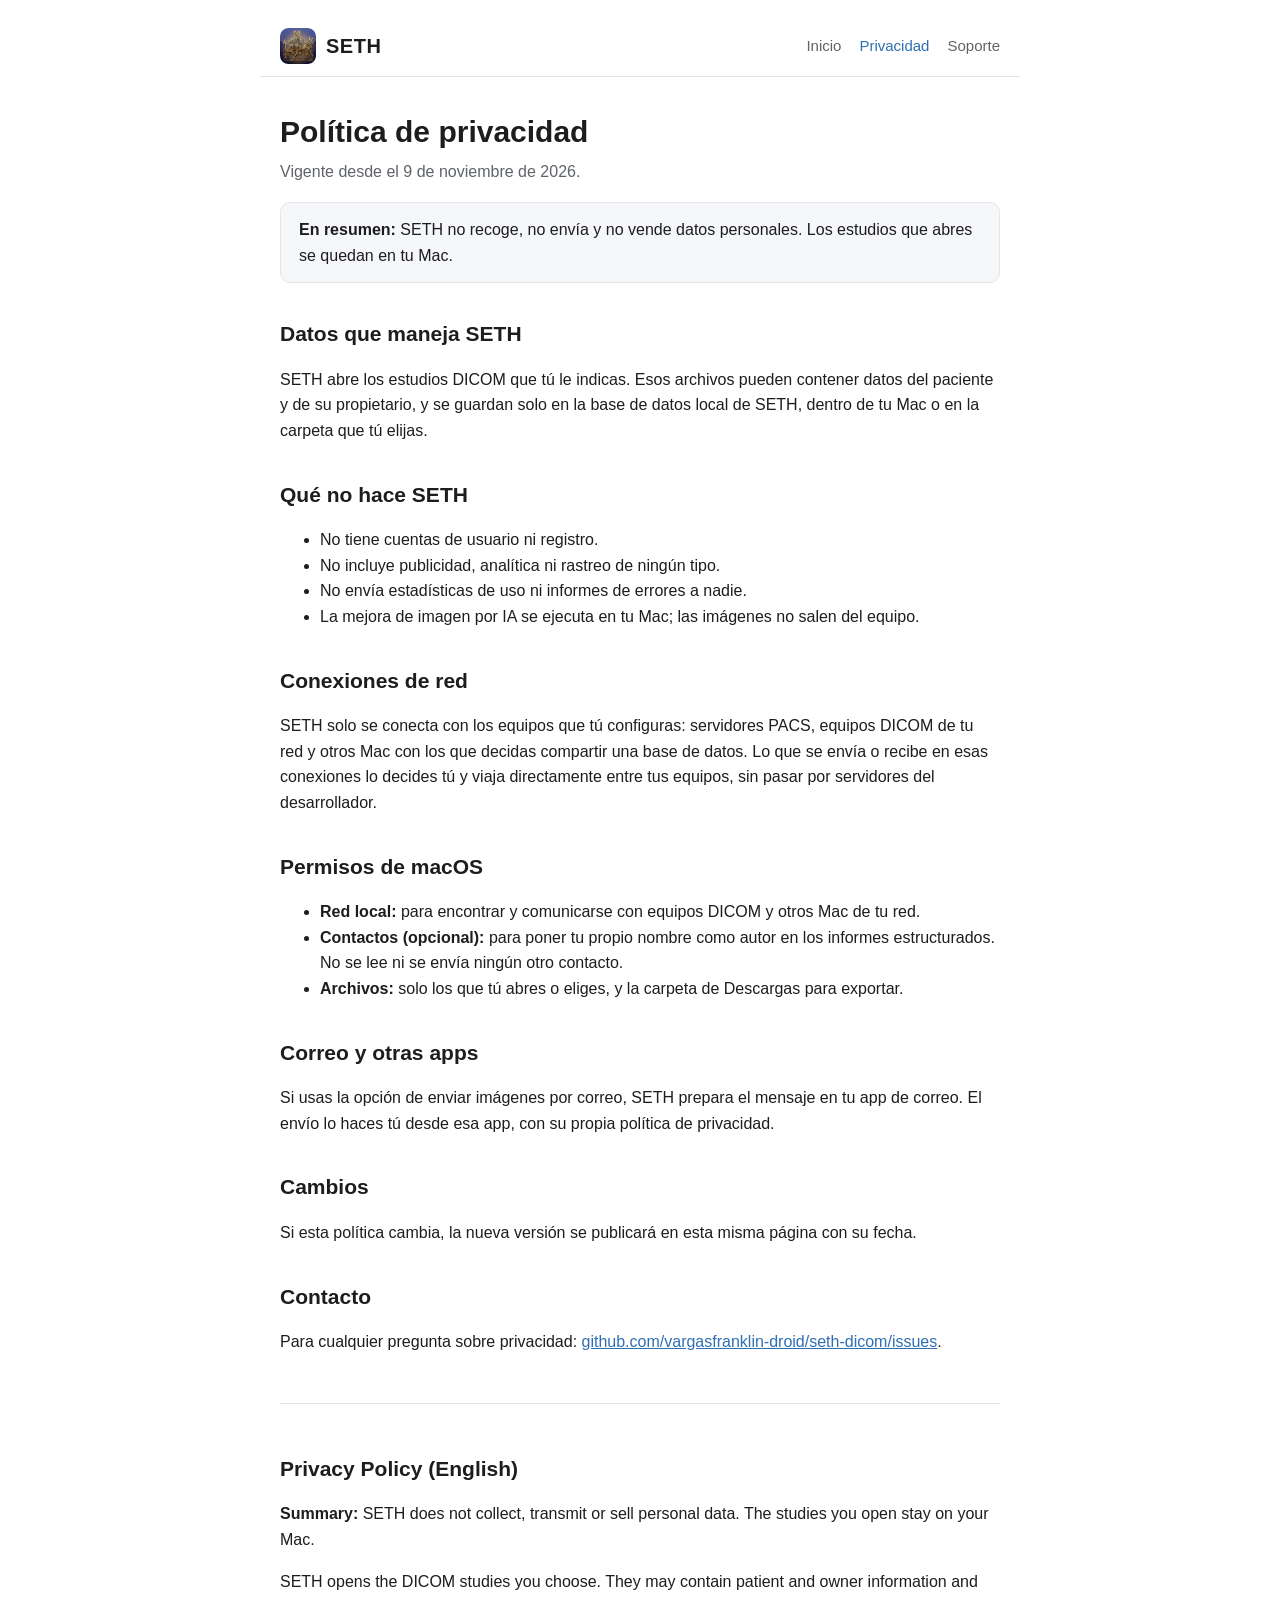
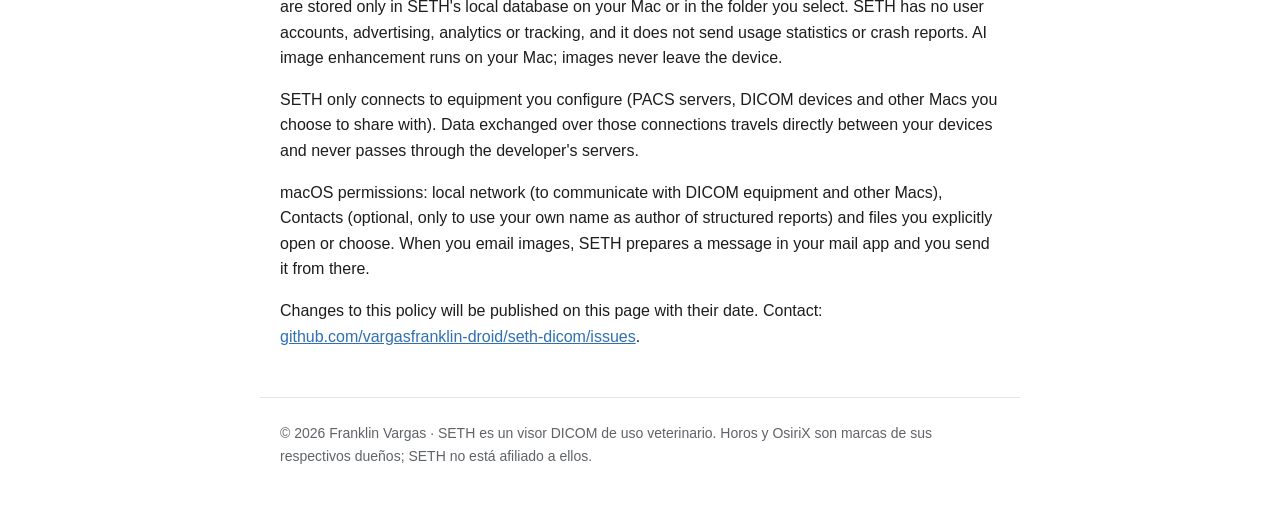
==== privacidad.html @ 32595e36 "Página de SETH: inicio, privacidad y soporte (es/en)" ====
<!doctype html>
<html lang="es">
<head>
<meta charset="utf-8">
<meta name="viewport" content="width=device-width, initial-scale=1">
<title>Política de privacidad — SETH</title>
<meta name="description" content="Qué datos usa SETH y qué hace con ellos.">
<link rel="icon" href="icono.png">
<link rel="stylesheet" href="estilo.css">
</head>
<body>
<header>
  <a class="marca" href="./"><img src="icono.png" alt="">SETH</a>
  <nav><a href="./">Inicio</a><a href="privacidad.html" aria-current="page">Privacidad</a><a href="soporte.html">Soporte</a></nav>
</header>
<main>
<h1>Política de privacidad</h1>
<p class="sub">Vigente desde el 9 de noviembre de 2026.</p>
<div class="caja"><strong>En resumen:</strong> SETH no recoge, no envía y no vende datos personales. Los estudios que abres se quedan en tu Mac.</div>
<h2>Datos que maneja SETH</h2>
<p>SETH abre los estudios DICOM que tú le indicas. Esos archivos pueden contener datos del paciente y de su propietario, y se guardan solo en la base de datos local de SETH, dentro de tu Mac o en la carpeta que tú elijas.</p>
<h2>Qué no hace SETH</h2>
<ul>
  <li>No tiene cuentas de usuario ni registro.</li>
  <li>No incluye publicidad, analítica ni rastreo de ningún tipo.</li>
  <li>No envía estadísticas de uso ni informes de errores a nadie.</li>
  <li>La mejora de imagen por IA se ejecuta en tu Mac; las imágenes no salen del equipo.</li>
</ul>
<h2>Conexiones de red</h2>
<p>SETH solo se conecta con los equipos que tú configuras: servidores PACS, equipos DICOM de tu red y otros Mac con los que decidas compartir una base de datos. Lo que se envía o recibe en esas conexiones lo decides tú y viaja directamente entre tus equipos, sin pasar por servidores del desarrollador.</p>
<h2>Permisos de macOS</h2>
<ul>
  <li><strong>Red local:</strong> para encontrar y comunicarse con equipos DICOM y otros Mac de tu red.</li>
  <li><strong>Contactos (opcional):</strong> para poner tu propio nombre como autor en los informes estructurados. No se lee ni se envía ningún otro contacto.</li>
  <li><strong>Archivos:</strong> solo los que tú abres o eliges, y la carpeta de Descargas para exportar.</li>
</ul>
<h2>Correo y otras apps</h2>
<p>Si usas la opción de enviar imágenes por correo, SETH prepara el mensaje en tu app de correo. El envío lo haces tú desde esa app, con su propia política de privacidad.</p>
<h2>Cambios</h2>
<p>Si esta política cambia, la nueva versión se publicará en esta misma página con su fecha.</p>
<h2>Contacto</h2>
<p>Para cualquier pregunta sobre privacidad: <a href="https://github.com/vargasfranklin-droid/seth-dicom/issues">github.com/vargasfranklin-droid/seth-dicom/issues</a>.</p>
<hr>
<h2 lang="en">Privacy Policy (English)</h2>
<div lang="en">
<p><strong>Summary:</strong> SETH does not collect, transmit or sell personal data. The studies you open stay on your Mac.</p>
<p>SETH opens the DICOM studies you choose. They may contain patient and owner information and are stored only in SETH's local database on your Mac or in the folder you select. SETH has no user accounts, advertising, analytics or tracking, and it does not send usage statistics or crash reports. AI image enhancement runs on your Mac; images never leave the device.</p>
<p>SETH only connects to equipment you configure (PACS servers, DICOM devices and other Macs you choose to share with). Data exchanged over those connections travels directly between your devices and never passes through the developer's servers.</p>
<p>macOS permissions: local network (to communicate with DICOM equipment and other Macs), Contacts (optional, only to use your own name as author of structured reports) and files you explicitly open or choose. When you email images, SETH prepares a message in your mail app and you send it from there.</p>
<p>Changes to this policy will be published on this page with their date. Contact: <a href="https://github.com/vargasfranklin-droid/seth-dicom/issues">github.com/vargasfranklin-droid/seth-dicom/issues</a>.</p>
</div>
</main>
<footer>© 2026 Franklin Vargas · SETH es un visor DICOM de uso veterinario. Horos y OsiriX son marcas de sus respectivos dueños; SETH no está afiliado a ellos.</footer>
</body>
</html>
---- estilo.css ----
:root{--fondo:#ffffff;--texto:#1d1d1f;--suave:#5f6368;--acento:#2f6fb3;--borde:#e3e5e8;--caja:#f6f7f9}
@media (prefers-color-scheme:dark){:root{--fondo:#111214;--texto:#ececee;--suave:#a4a8ae;--acento:#6fa8e6;--borde:#2a2d31;--caja:#1a1c1f}}
*{box-sizing:border-box}
body{margin:0;background:var(--fondo);color:var(--texto);font:16px/1.6 -apple-system,BlinkMacSystemFont,"Segoe UI",Helvetica,Arial,sans-serif}
header,main,footer{max-width:760px;margin:0 auto;padding:0 20px}
header{display:flex;align-items:center;justify-content:space-between;padding-top:28px;padding-bottom:12px;border-bottom:1px solid var(--borde)}
header a.marca{display:flex;align-items:center;gap:10px;color:var(--texto);text-decoration:none;font-weight:700;font-size:20px;letter-spacing:.5px}
header img{width:36px;height:36px}
nav a{color:var(--suave);text-decoration:none;margin-left:18px;font-size:15px}
nav a:hover,nav a[aria-current]{color:var(--acento)}
h1{font-size:30px;line-height:1.25;margin:36px 0 8px}
h2{font-size:21px;margin:34px 0 6px}
h3{font-size:17px;margin:22px 0 4px}
p,li{color:var(--texto)}
.sub{color:var(--suave);margin-top:0}
.caja{background:var(--caja);border:1px solid var(--borde);border-radius:10px;padding:14px 18px;margin:18px 0}
.idioma{font-size:14px;color:var(--suave);margin-top:12px}
.idioma a{color:var(--acento)}
hr{border:0;border-top:1px solid var(--borde);margin:48px 0}
a{color:var(--acento)}
footer{color:var(--suave);font-size:14px;padding-top:24px;padding-bottom:40px;border-top:1px solid var(--borde);margin-top:48px}
@media (max-width:560px){header{flex-direction:column;align-items:flex-start;gap:8px}nav a{margin:0 14px 0 0}h1{font-size:25px}}
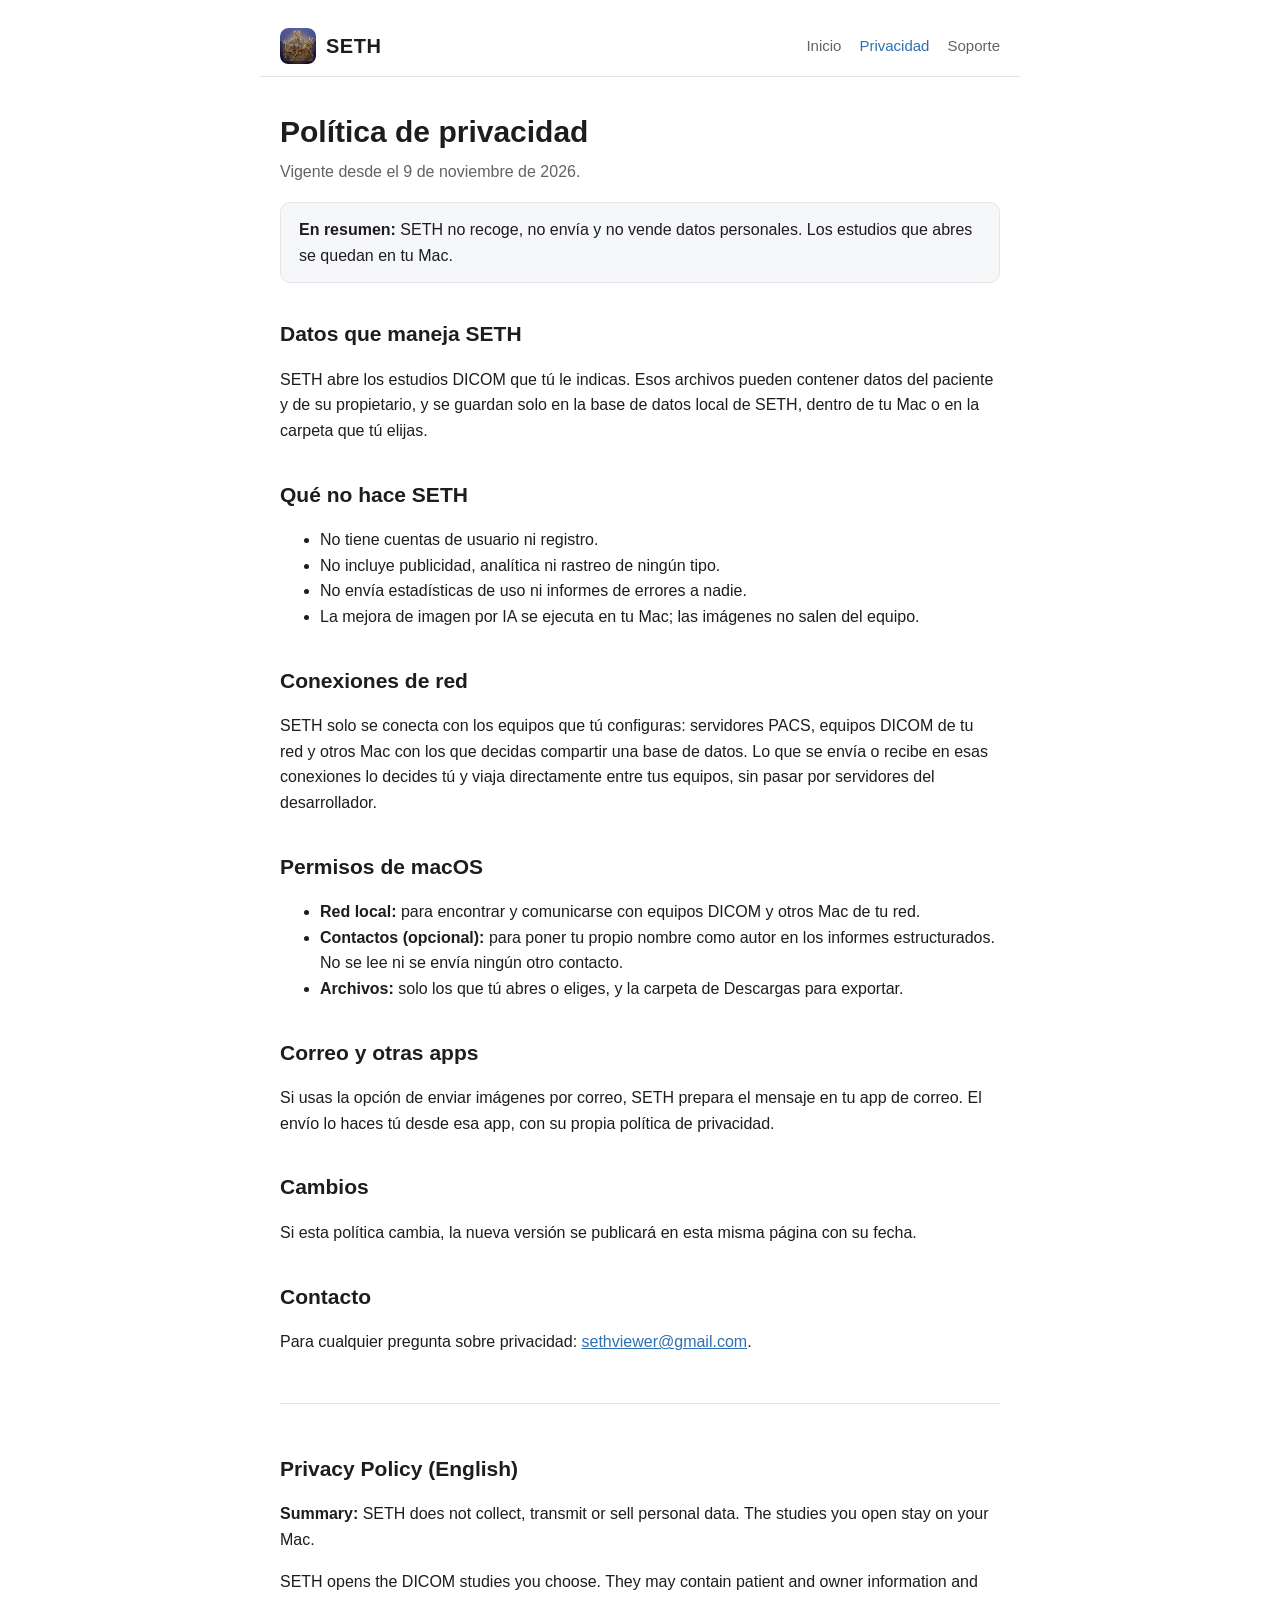
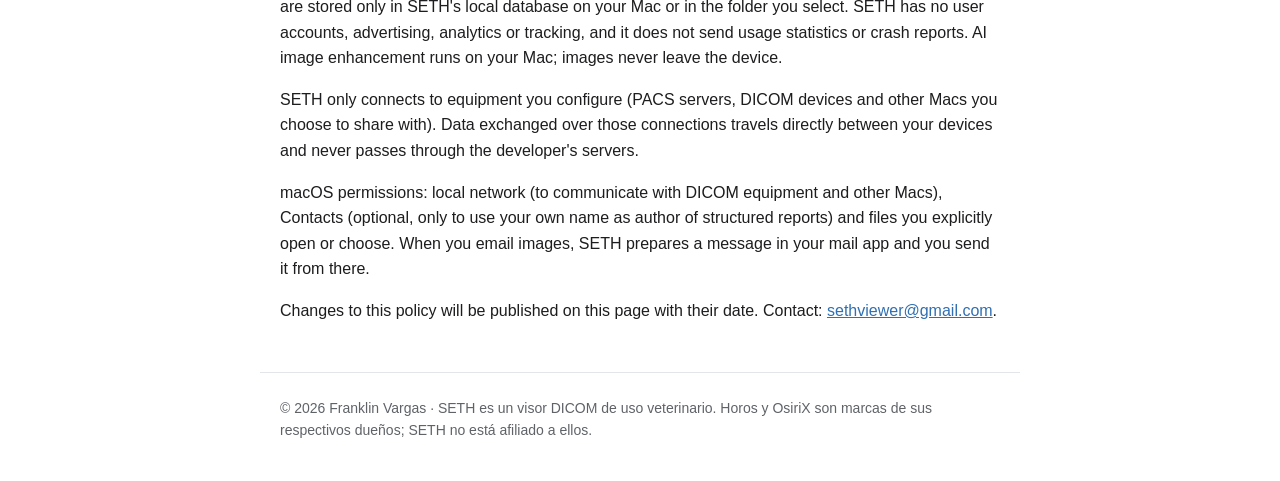
==== commit 6185da58: "Contacto de soporte: sethviewer@gmail.com" ====
--- a/privacidad.html
+++ b/privacidad.html
@@ -39,7 +39,7 @@
 <h2>Cambios</h2>
 <p>Si esta política cambia, la nueva versión se publicará en esta misma página con su fecha.</p>
 <h2>Contacto</h2>
-<p>Para cualquier pregunta sobre privacidad: <a href="https://github.com/vargasfranklin-droid/seth-dicom/issues">github.com/vargasfranklin-droid/seth-dicom/issues</a>.</p>
+<p>Para cualquier pregunta sobre privacidad: <a href="mailto:sethviewer@gmail.com">sethviewer@gmail.com</a>.</p>
 <hr>
 <h2 lang="en">Privacy Policy (English)</h2>
 <div lang="en">
@@ -47,7 +47,7 @@
 <p>SETH opens the DICOM studies you choose. They may contain patient and owner information and are stored only in SETH's local database on your Mac or in the folder you select. SETH has no user accounts, advertising, analytics or tracking, and it does not send usage statistics or crash reports. AI image enhancement runs on your Mac; images never leave the device.</p>
 <p>SETH only connects to equipment you configure (PACS servers, DICOM devices and other Macs you choose to share with). Data exchanged over those connections travels directly between your devices and never passes through the developer's servers.</p>
 <p>macOS permissions: local network (to communicate with DICOM equipment and other Macs), Contacts (optional, only to use your own name as author of structured reports) and files you explicitly open or choose. When you email images, SETH prepares a message in your mail app and you send it from there.</p>
-<p>Changes to this policy will be published on this page with their date. Contact: <a href="https://github.com/vargasfranklin-droid/seth-dicom/issues">github.com/vargasfranklin-droid/seth-dicom/issues</a>.</p>
+<p>Changes to this policy will be published on this page with their date. Contact: <a href="mailto:sethviewer@gmail.com">sethviewer@gmail.com</a>.</p>
 </div>
 </main>
 <footer>© 2026 Franklin Vargas · SETH es un visor DICOM de uso veterinario. Horos y OsiriX son marcas de sus respectivos dueños; SETH no está afiliado a ellos.</footer>
